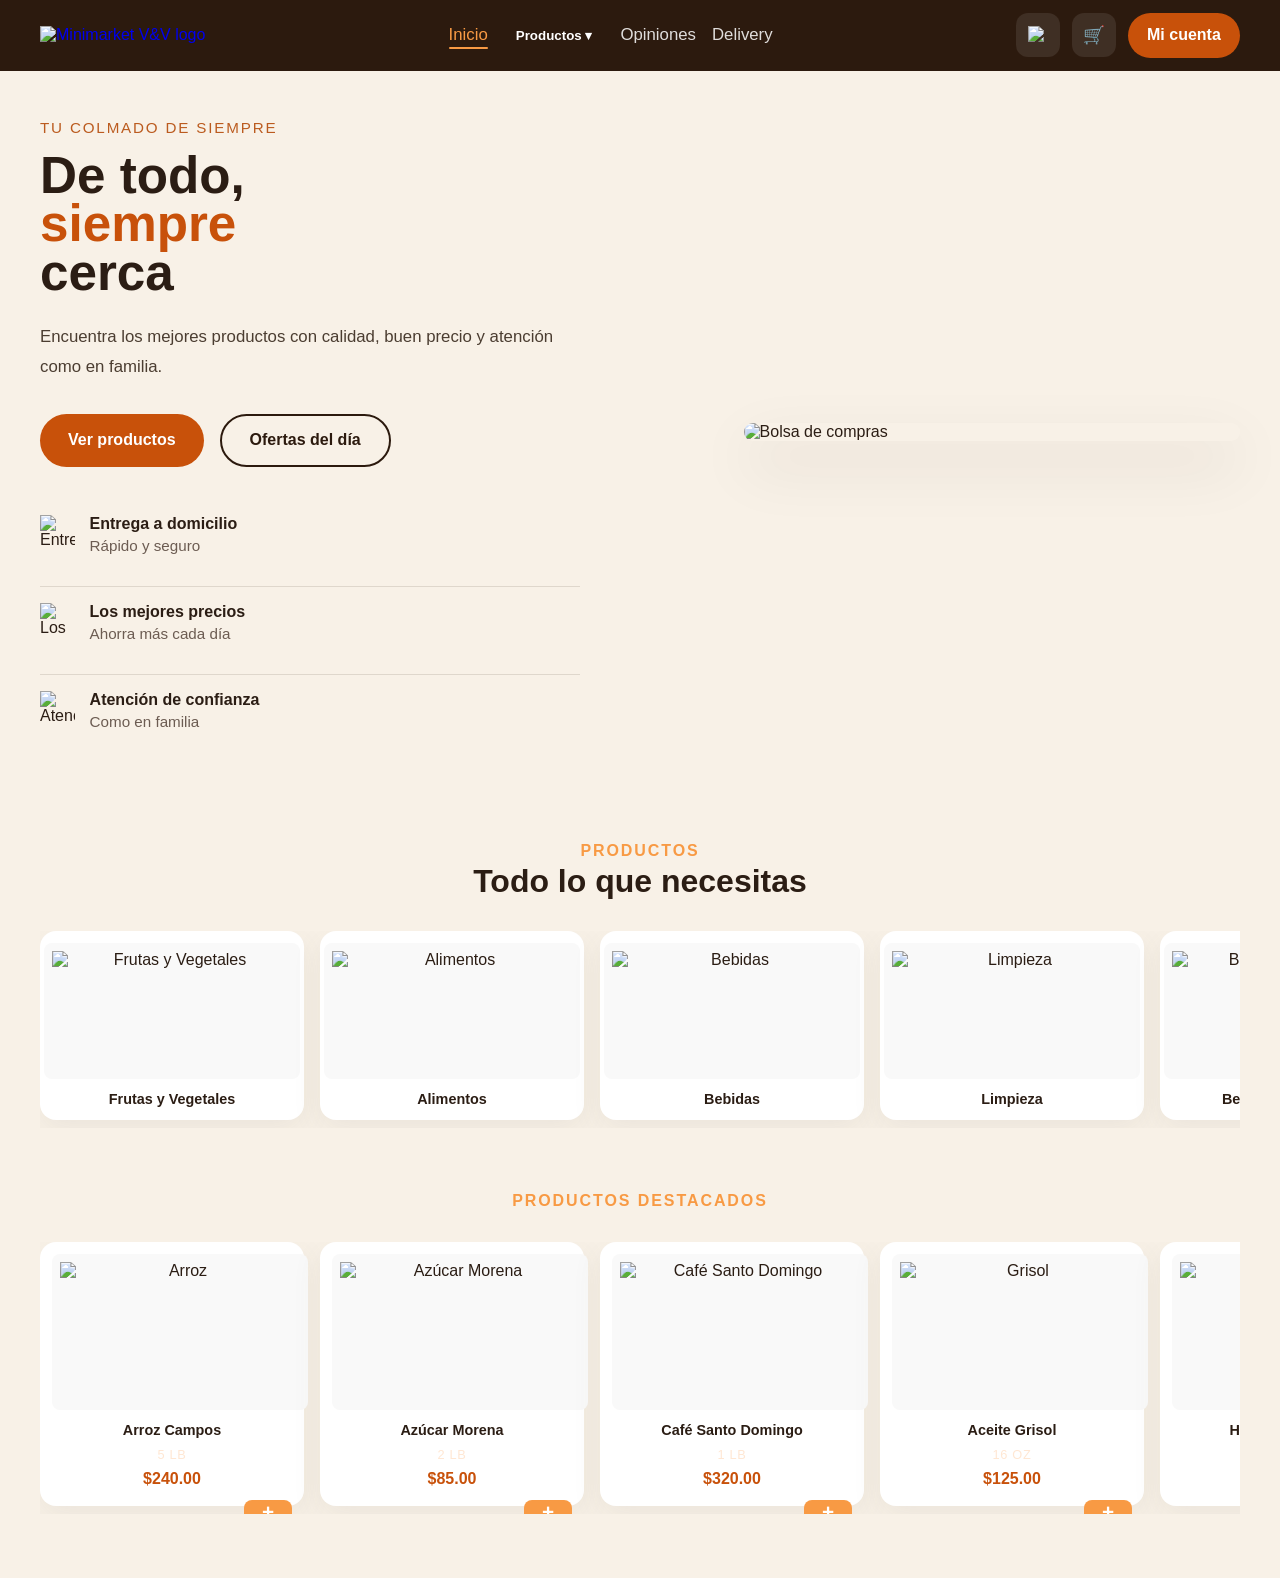
==== index.html @ b319536a "Add files via upload" ====
<!DOCTYPE html>
<html lang="en">
<head>
    <meta charset="UTF-8">
    <meta name="viewport" content="width=device-width, initial-scale=1.0">
    <title>Minimarcket V&V</title>
    <link rel="stylesheet" href="style.css">
    <script src="cart.js" defer></script>
</head>
<body>
    <header class="banner">
        <div class="header-content">
            <a href="#" class="brand">
                <img src="imagenes/logo.png" alt="Minimarket V&V logo">
            </a>
            <nav class="nav-links">
                <a href="#" class="active">Inicio</a>
                <div class="dropdown">
                    <button class="dropdown-toggle" aria-haspopup="true" aria-expanded="false">Productos ▾</button>
                    <div class="dropdown-menu">
                        <a href="productos_de_limpieza.html">Limpieza</a>
                        <a href="snack.html">Snacks</a>
                        <a href="frutas.html">Frutas</a>
                        <a href="bebidas.html">Bebidas</a>
                        <a href="alimentos.html">Alimentos</a>
                        <a href="bebidas_alcoholicas.html">Bebidas Alcohólicas</a>
                    </div>
                </div>
                <a href="opiniones.html">Opiniones</a>
                <a href="Delivery.html">Delivery</a>
            </nav>
            <div class="header-actions">
                <button class="icon-btn" aria-label="Buscar">
                    <img src="iconos/lupa.png" alt="Buscar">
                </button>
                <button class="icon-btn cart" aria-label="Carrito">
                    🛒
                    <span class="cart-count">2</span>
                </button>
                <a href="login.html" class="btn account">Mi cuenta</a>
            </div>
        </div>
    </header>
    <main class="hero">
        <div class="hero-inner">
            <div class="hero-copy">
                <p class="eyebrow">Tu colmado de siempre</p>
                <h1>De todo, <span>siempre</span> cerca</h1>
                <p class="hero-description">Encuentra los mejores productos con calidad, buen precio y atención como en familia.</p>
                <div class="hero-actions">
                    <a href="#" class="btn primary">Ver productos</a>
                    <a href="#" class="btn secondary">Ofertas del día</a>
                </div>
                <div class="hero-features">
                    <div class="feature">
                        <img src="iconos/ubicacion.png" alt="Entrega a domicilio">
                        <div>
                            <strong>Entrega a domicilio</strong>
                            <span>Rápido y seguro</span>
                        </div>
                    </div>
                    <div class="feature">
                        <img src="iconos/carrito lleno.png" alt="Los mejores precios">
                        <div>
                            <strong>Los mejores precios</strong>
                            <span>Ahorra más cada día</span>
                        </div>
                    </div>
                    <div class="feature">
                        <img src="iconos/user.png" alt="Atención de confianza">
                        <div>
                            <strong>Atención de confianza</strong>
                            <span>Como en familia</span>
                        </div>
                    </div>
                </div>
            </div>
            <div class="hero-image">
                <img src="imagenes/bolsa de compras.jpeg" alt="Bolsa de compras">
            </div>
        </div>
    </main>
    <section class="bottom-section"><!-- botones 1 -->
        <p class="hero-subtitle">Productos</p>
        <p class="hero-bigtext">Todo lo que necesitas</p>
        <div class="cards-grid">
            <a href="frutas.html" class="category-card">
                <img src="imagenes/canasta.png" alt="Frutas y Vegetales" class="category-image">
                <h3 class="category-name">Frutas y Vegetales</h3>
            </a>
            <a href="alimentos.html" class="category-card">
                <img src="imagenes/arroz.jpg" alt="Alimentos" class="category-image">
                <h3 class="category-name">Alimentos</h3>
            </a>
            <a href="bebidas.html" class="category-card">
                <img src="imagenes/bebidas.jpg" alt="Bebidas" class="category-image">
                <h3 class="category-name">Bebidas</h3>
            </a>
            <a href="productos_de_limpieza.html" class="category-card">
                <img src="imagenes/detergente.png" alt="Limpieza" class="category-image">
                <h3 class="category-name">Limpieza</h3>
            </a>
            <a href="bebidas_alcoholicas.html" class="category-card">
                <img src="imagenes/bebidas alcoholicas.jpg" alt="Bebidas Alcohólicas" class="category-image">
                <h3 class="category-name">Bebidas Alcohólicas</h3>
            </a>
            <a href="snack.html" class="category-card">
                <img src="imagenes/snacks.jpg" alt="Snacks" class="category-image">
                <h3 class="category-name">Snacks</h3>
            </a>
        </div>
    </section>
<section class="bottom-section"><!-- botones 2 -->
        <p class="hero-subtitle">Productos destacados</p>
        <div class="cards-grid">
            <div class="card product-card">
                <img src="imagenes/arroz.jpg" alt="Arroz" class="product-image">
                <h3 class="product-name">Arroz Campos</h3>
                <p class="product-quantity">5 lb</p>
                <p class="product-price">$240.00</p>
                <button class="add-to-cart">+</button>
            </div>
            <div class="card product-card">
                <img src="imagenes/azucar morena.jpg" alt="Azúcar Morena" class="product-image">
                <h3 class="product-name">Azúcar Morena</h3>
                <p class="product-quantity">2 lb</p>
                <p class="product-price">$85.00</p>
                <button class="add-to-cart">+</button>
            </div>
            <div class="card product-card">
                <img src="imagenes/cafe santo domingo.jpg" alt="Café Santo Domingo" class="product-image">
                <h3 class="product-name">Café Santo Domingo</h3>
                <p class="product-quantity"> 1 lb</p>
                <p class="product-price">$320.00</p>
                <button class="add-to-cart">+</button>
            </div>
            <div class="card product-card">
                <img src="imagenes/grisol.jpg" alt="Grisol" class="product-image">
                <h3 class="product-name">Aceite Grisol</h3>
                <p class="product-quantity">16 oz</p>
                <p class="product-price">$125.00</p>
                <button class="add-to-cart">+</button>
            </div>
            <div class="card product-card">
                <img src="imagenes/habichuelas goya.jpg" alt="Habichuelas Goya" class="product-image">
                <h3 class="product-name">Habichuelas Goya</h3>
                <p class="product-quantity">15 oz</p>
                <p class="product-price">$55.00</p>
                <button class="add-to-cart">+</button>
            </div>
            <div class="card product-card">
                <img src="imagenes/rica.jpg" alt="Rica" class="product-image">
                <h3 class="product-name">Rica</h3>
                <p class="product-quantity">1 L</p>
                <p class="product-price">$95.00</p>
                <button class="add-to-cart">+</button>
            </div>
        </div>
    </section>
    <!-- Modal del carrito -->
    <div id="cart-modal" class="modal">
        <div class="modal-content">
            <span id="close-cart-modal" class="close">&times;</span>
            <h2>Carrito de Compras</h2>
            <div id="cart-items"></div>
            <div id="total-price"></div>
        </div>
    </div>
</body>
</html>
---- style.css ----
body {
    margin: 0;
    padding: 0;
    font-family: -apple-system, BlinkMacSystemFont, "Segoe UI", sans-serif;
    background: #f8f1e7;
    color: #2b1d14;
}

.banner {
    background-color: #2C1A0E;
    width: 100%;
    display: flex;
    align-items: center;
    padding: 0.8rem 0;
}

.header-content {
    width: min(100%, 1200px);
    margin: 0 auto;
    padding: 0 1rem;
    display: flex;
    align-items: center;
    justify-content: space-between;
    gap: 1rem;
    flex-wrap: wrap;
}

.brand {
    display: inline-flex;
    align-items: center;
    text-decoration: none;
    margin-left: 0;
}

.brand img {
    width: auto;
    max-width: 220px;
    height: auto;
    object-fit: contain;
    border-radius: 0;
    background: transparent;
}

.hero {
    width: min(100%, 1200px);
    margin: 0 auto;
    padding: 3rem 1.5rem 4rem;
}

.hero-inner {
    display: grid;
    grid-template-columns: 1.15fr 0.85fr;
    gap: 2rem;
    align-items: center;
}

.hero-copy {
    max-width: 540px;
}

.eyebrow {
    margin: 0 0 1rem;
    color: #bb5b1f;
    font-size: 0.95rem;
    text-transform: uppercase;
    letter-spacing: 0.12em;
}

.hero-subtitle {
    margin: 1rem auto 0.25rem;
    font-size: 1rem;
    font-weight: 600;
    color: #F89A44;
    text-transform: uppercase;
    letter-spacing: 0.12em;
    text-align: center;
    width: fit-content;
}

.hero-bigtext {
    margin: 0 auto 1rem;
    font-size: 2rem;
    font-weight: 700;
    color: #2b1d14;
    line-height: 1.1;
    text-align: center;
    max-width: 100%;
}

.bottom-section {
    width: min(100%, 1200px);
    margin: 2rem auto 4rem;
    padding: 0 1.5rem;
    text-align: center;
}

.cards-grid {
    display: flex;
    gap: 1rem;
    margin-top: 2.0rem;
    overflow-x: auto;
    padding-bottom: 0.5rem;
    scroll-snap-type: x mandatory;
    -webkit-overflow-scrolling: touch;
}

.cards-grid::-webkit-scrollbar {
    height: 0.75rem;
}

.cards-grid::-webkit-scrollbar-thumb {
    background: rgba(44, 26, 14, 0.25);
    border-radius: 999px;
}

.products-grid {
    display: grid;
    grid-template-columns: repeat(4, 1fr);
    gap: 1rem;
    margin-top: 2.0rem;
}



.card {
    flex: 0 0 240px;
    aspect-ratio: 1 / 1;
    min-height: 240px;
    border-radius: 1rem;
    background: #ffe7d3;
    box-shadow: 0 10px 30px rgba(94, 83, 76, 0.08);
    scroll-snap-align: start;
}

.products-grid .card {
    flex: none;
    width: 100%;
    scroll-snap-align: none;
}

.product-card {
    aspect-ratio: 1 / 1;
    display: flex;
    flex-direction: column;
    padding: 0.75rem;
    background: #ffffff;
    justify-content: space-between;
}

.product-image {
    width: 100%;
    min-height: 140px;
    height: auto;
    aspect-ratio: 4 / 3;
    object-fit: contain;
    border-radius: 0.5rem;
    margin-bottom: 0.75rem;
    background: #f9f9f9;
    padding: 0.5rem;
}

.product-name {
    margin: 0 0 0.5rem;
    font-size: 0.9rem;
    font-weight: 600;
    color: #2b1d14;
    line-height: 1.2;
}

.product-quantity {
    margin: 0 0 0.5rem;
    font-size: 0.8rem;
    color: #ffe7d3;
    text-transform: uppercase;
    letter-spacing: 0.05em;
}

.product-price {
    margin: 0 0 0.75rem;
    font-size: 1rem;
    font-weight: 700;
    color: #C8510A;
}

.add-to-cart {
    min-width: 2.2rem;
    width: 100%;
    max-width: 3rem;
    height: 2.2rem;
    border: none;
    border-radius: 0.5rem;
    background: #F89A44;
    color: #fff;
    font-size: 1.3rem;
    font-weight: 600;
    cursor: pointer;
    display: flex;
    align-items: center;
    justify-content: center;
    padding: 0;
    transition: background 0.2s ease;
    align-self: flex-end;
}

.add-to-cart:hover {
    background: #E68A34;
}

.category-card {
    flex: 0 0 240px;
    aspect-ratio: auto;
    display: flex;
    flex-direction: column;
    padding: 0.75rem;
    background: #fff;
    justify-content: center;
    align-items: center;
    text-align: center;
    cursor: pointer;
    transition: transform 0.2s ease, box-shadow 0.2s ease;
    text-decoration: none;
    color: inherit;
    border-radius: 1rem;
    box-shadow: 0 10px 30px rgba(94, 83, 76, 0.08);
}

.category-card:hover {
    transform: translateY(-2px);
    box-shadow: 0 15px 40px rgba(94, 83, 76, 0.15);
}

.category-image {
    width: 100%;
    height: 120px;
    object-fit: contain;
    border-radius: 0.5rem;
    margin-bottom: 0.75rem;
    background: #f9f9f9;
    padding: 0.5rem;
}

.category-name {
    margin: 0;
    font-size: 0.9rem;
    font-weight: 600;
    color: #2b1d14;
    line-height: 1.2;
}

.hero-copy h1 {
    margin: 0;
    font-size: clamp(3rem, 4vw, 4.5rem);
    line-height: 0.95;
    font-weight: 700;
}

.hero-copy h1 span {
    display: block;
    color: #C8510A;
}

.hero-description {
    margin: 1.5rem 0 2rem;
    font-size: 1.05rem;
    line-height: 1.8;
    max-width: 42rem;
    color: #4b3d31;
}

.hero-actions {
    display: flex;
    flex-wrap: wrap;
    gap: 1rem;
    margin-bottom: 2rem;
}

.btn {
    display: inline-flex;
    align-items: center;
    justify-content: center;
    padding: 0.95rem 1.75rem;
    border-radius: 999px;
    font-weight: 600;
    text-decoration: none;
    transition: background 0.2s ease, color 0.2s ease, transform 0.2s ease;
}

.btn:hover {
    transform: translateY(-1px);
}

.btn.primary {
    background: #C8510A;
    color: #fff;
}

.btn.secondary {
    border: 2px solid #2C1A0E;
    color: #2C1A0E;
    background: transparent;
}

.hero-features {
    display: grid;
    gap: 1rem;
}

.feature {
    display: flex;
    align-items: flex-start;
    gap: 0.9rem;
    padding: 1rem 0;
    border-top: 1px solid rgba(44, 26, 14, 0.12);
}

.feature:first-child {
    border-top: none;
}

.feature img {
    width: 2.2rem;
    height: 2.2rem;
    display: block;
}

.feature strong {
    display: block;
    font-size: 1rem;
    margin-bottom: 0.25rem;
}

.feature span {
    display: block;
    color: #6c5c52;
    font-size: 0.95rem;
}

.hero-image {
    display: flex;
    justify-content: flex-end;
}

.hero-image img {
    width: 100%;
    max-width: 520px;
    border-radius: 1.5rem;
    display: block;
    box-shadow: 0 24px 60px rgba(44, 26, 14, 0.12);
}

.auth-card {
    width: min(100%, 500px);
    margin: 3rem auto;
    padding: 2rem;
    background: #ffffff;
    border-radius: 1.5rem;
    box-shadow: 0 24px 50px rgba(44, 26, 14, 0.08);
    text-align: left;
}

.auth-card h1 {
    margin: 0 0 1.5rem;
    font-size: 2rem;
    color: #2b1d14;
}

.auth-form {
    display: grid;
    gap: 1rem;
}

.auth-form label {
    font-weight: 600;
    color: #4b3d31;
}

.auth-form input {
    width: 100%;
    padding: 0.95rem 1rem;
    border: 1px solid #ddd;
    border-radius: 1rem;
    background: #fbf6f1;
    color: #2b1d14;
    font-size: 1rem;
}

.auth-form .btn {
    width: 100%;
}

.auth-link {
    margin-top: 1rem;
    color: #6c5c52;
    font-size: 0.95rem;
}

.auth-link a {
    color: #C8510A;
    text-decoration: none;
}

/* Dropdown de Productos en la cabecera */
.nav-links { display:flex; gap:0.75rem; align-items:center; }
.nav-links > a,
.nav-links .dropdown-toggle {
    color: #fff;
    text-decoration: none;
}
.nav-links .dropdown { position:relative; }
.dropdown-toggle {
    background: transparent;
    border: none;
    font-weight: 600;
    padding: 0.5rem 0.75rem;
    cursor: pointer;
    border-radius: 999px;
}
.dropdown-toggle:hover,
.nav-links > a:hover {
    color: #F89A44;
}
.dropdown-toggle:focus {
    outline: none;
}
.dropdown-menu {
    display: none;
    position: absolute;
    top: 110%;
    left: 0;
    background: #2C1A0E;
    min-width: 220px;
    border-radius: 10px;
    box-shadow: 0 8px 20px rgba(0,0,0,0.18);
    padding: 0.5rem 0;
    z-index: 40;
}
.dropdown.open .dropdown-menu {
    display: block;
}
.dropdown-menu a {
    display: block;
    padding: 0.75rem 1rem;
    color: #fff;
    text-decoration: none;
}
.dropdown-menu a:hover {
    background: #C8510A;
    color: #fff;
}
.dropdown-menu a:hover { background: #f5f1ee; }
.dropdown:hover .dropdown-menu,
.dropdown.open .dropdown-menu { display: block; }

.nav-links {
    display: flex;
    align-items: center;
    gap: 1rem;
    flex-wrap: wrap;
}

.nav-links a {
    color: rgba(255, 255, 255, 0.85);
    text-decoration: none;
    font-size: 1.05rem;
    transition: color 0.2s ease;
    position: relative;
}

.nav-links a:hover,
.nav-links a.active {
    color: #F89A44;
}

.nav-links a.active::after {
    content: "";
    position: absolute;
    left: 0;
    right: 0;
    bottom: -0.25rem;
    height: 0.18rem;
    border-radius: 999px;
    background: #F89A44;
}

.header-actions {
    display: flex;
    align-items: center;
    gap: 0.75rem;
}

.icon-btn {
    width: 2.75rem;
    height: 2.75rem;
    border: none;
    outline: none;
    box-shadow: none;
    border-radius: 0.75rem;
    background: rgba(255, 255, 255, 0.09);
    color: #fff;
    font-size: 1.1rem;
    cursor: pointer;
    position: relative;
    display: inline-flex;
    align-items: center;
    justify-content: center;
    padding: 0;
}

.icon-btn:focus {
    outline: none;
    box-shadow: none;
}

.icon-btn img {
    width: 1.2rem;
    height: 1.2rem;
    display: block;
}

.icon-btn:hover {
    background: rgba(255, 255, 255, 0.16);
}

.cart {
    display: grid;
    place-items: center;
    position: relative;
}

.cart-count {
    position: absolute;
    top: -8px;
    right: -8px;
    background: #F89A44;
    color: #fff;
    border-radius: 50%;
    width: 20px;
    height: 20px;
    display: flex;
    align-items: center;
    justify-content: center;
    font-size: 0.75rem;
    font-weight: bold;
}

.btn.account {
    border: none;
    border-radius: 999px;
    padding: 0.85rem 1.2rem;
    background: #C8510A;
    color: #fff;
    font-weight: 600;
    cursor: pointer;
}

@media (max-width: 900px) {
    .header-content {
        flex-wrap: wrap;
        justify-content: center;
    }

    .nav-links {
        flex-wrap: wrap;
        justify-content: center;
        gap: 1rem;
    }

    .hero-inner {
        grid-template-columns: 1fr;
        text-align: center;
    }

    .hero-copy {
        margin: 0 auto;
    }

    .hero-actions {
        justify-content: center;
    }

    .hero-image {
        justify-content: center;
    }

    .hero-image img {
        max-width: 420px;
    }

    .cards-grid {
        gap: 1rem;
    }

    .products-grid {
        grid-template-columns: repeat(3, 1fr);
    }
}

@media (max-width: 650px) {
    .header-content {
        flex-direction: column;
        align-items: stretch;
        padding: 0 1rem;
    }

    .nav-links {
        justify-content: space-between;
        width: 100%;
    }

    .header-actions {
        justify-content: flex-end;
        width: 100%;
    }

    .hero {
        padding: 2rem 1rem 3rem;
    }

    .hero-copy h1 {
        font-size: 2.7rem;
    }

    .hero-actions {
        flex-direction: column;
        align-items: stretch;
    }

    .btn {
        width: 100%;
    }

    .hero-image img {
        max-width: 100%;
    }

    .cards-grid {
        gap: 1rem;
    }

    .products-grid {
        grid-template-columns: repeat(2, 1fr);
    }
}

@media (max-width: 520px) {
    .nav-links {
        justify-content: center;
        gap: 0.75rem;
    }

    .header-actions {
        justify-content: center;
    }

    .products-grid {
        grid-template-columns: 1fr;
    }

    .add-to-cart {
        max-width: 100%;
    }
}

/* Estilos del modal del carrito */
.modal {
    display: none;
    position: fixed;
    z-index: 1000;
    left: 0;
    top: 0;
    width: 100%;
    height: 100%;
    background-color: rgba(0, 0, 0, 0.5);
    align-items: center;
    justify-content: center;
}

.modal[style*="display: block"] {
    display: flex !important;
}

.modal-content {
    background-color: #fff;
    padding: 30px;
    border: none;
    width: 90%;
    max-width: 500px;
    border-radius: 25px;
    position: relative;
    max-height: 80vh;
    overflow-y: auto;
    box-shadow: 0 20px 60px rgba(0, 0, 0, 0.2);
}

.close {
    color: #999;
    float: right;
    font-size: 28px;
    font-weight: bold;
    cursor: pointer;
    transition: color 0.2s ease;
}

.close:hover,
.close:focus {
    color: #C8510A;
    text-decoration: none;
}

.cart-item {
    display: flex;
    align-items: center;
    margin-bottom: 15px;
    padding: 15px;
    border-bottom: 1px solid #f0f0f0;
    background: #f9f9f9;
    border-radius: 12px;
}

.cart-item-image {
    width: 70px;
    height: 70px;
    object-fit: contain;
    margin-right: 15px;
    border-radius: 8px;
    background: #fff;
    padding: 5px;
}

.cart-item-details h4 {
    margin: 0 0 8px 0;
    font-size: 1.1rem;
    color: #2b1d14;
}

.cart-item-details p {
    margin: 4px 0;
    font-size: 0.9rem;
    color: #666;
}

.quantity-controls {
    display: flex;
    align-items: center;
    gap: 12px;
    margin-top: 10px;
}

.qty-btn {
    width: 32px;
    height: 32px;
    border: none;
    border-radius: 8px;
    background: #F89A44;
    color: #fff;
    font-size: 1.2rem;
    font-weight: bold;
    cursor: pointer;
    display: flex;
    align-items: center;
    justify-content: center;
    transition: all 0.2s ease;
}

.qty-btn:hover {
    background: #E68A34;
    transform: scale(1.05);
}

.quantity {
    font-size: 1rem;
    font-weight: bold;
    min-width: 35px;
    text-align: center;
}

.remove-btn {
    border: none;
    border-radius: 8px;
    background: #f0f0f0;
    color: #C8510A;
    padding: 8px 12px;
    font-size: 0.85rem;
    cursor: pointer;
    margin-left: auto;
    transition: all 0.2s ease;
    font-weight: 600;
}

.remove-btn:hover {
    background: #e0e0e0;
    color: #A43D08;
}

#total-price {
    font-size: 1.4rem;
    font-weight: 700;
    text-align: center;
    margin-top: 25px;
    padding: 20px 0;
    border-top: 2px solid #f0f0f0;
    color: #F89A44;
}

.order-btn {
    width: 100%;
    margin-top: 25px;
    padding: 16px 30px;
    border: none;
    border-radius: 15px;
    background: #F89A44;
    color: #fff;
    font-size: 1.1rem;
    font-weight: 700;
    cursor: pointer;
    transition: all 0.3s ease;
    box-shadow: 0 8px 20px rgba(248, 154, 68, 0.3);
}

.order-btn:hover {
    background: #E68A34;
    box-shadow: 0 12px 28px rgba(248, 154, 68, 0.4);
    transform: translateY(-2px);
}

.order-btn:active {
    transform: translateY(0);
}
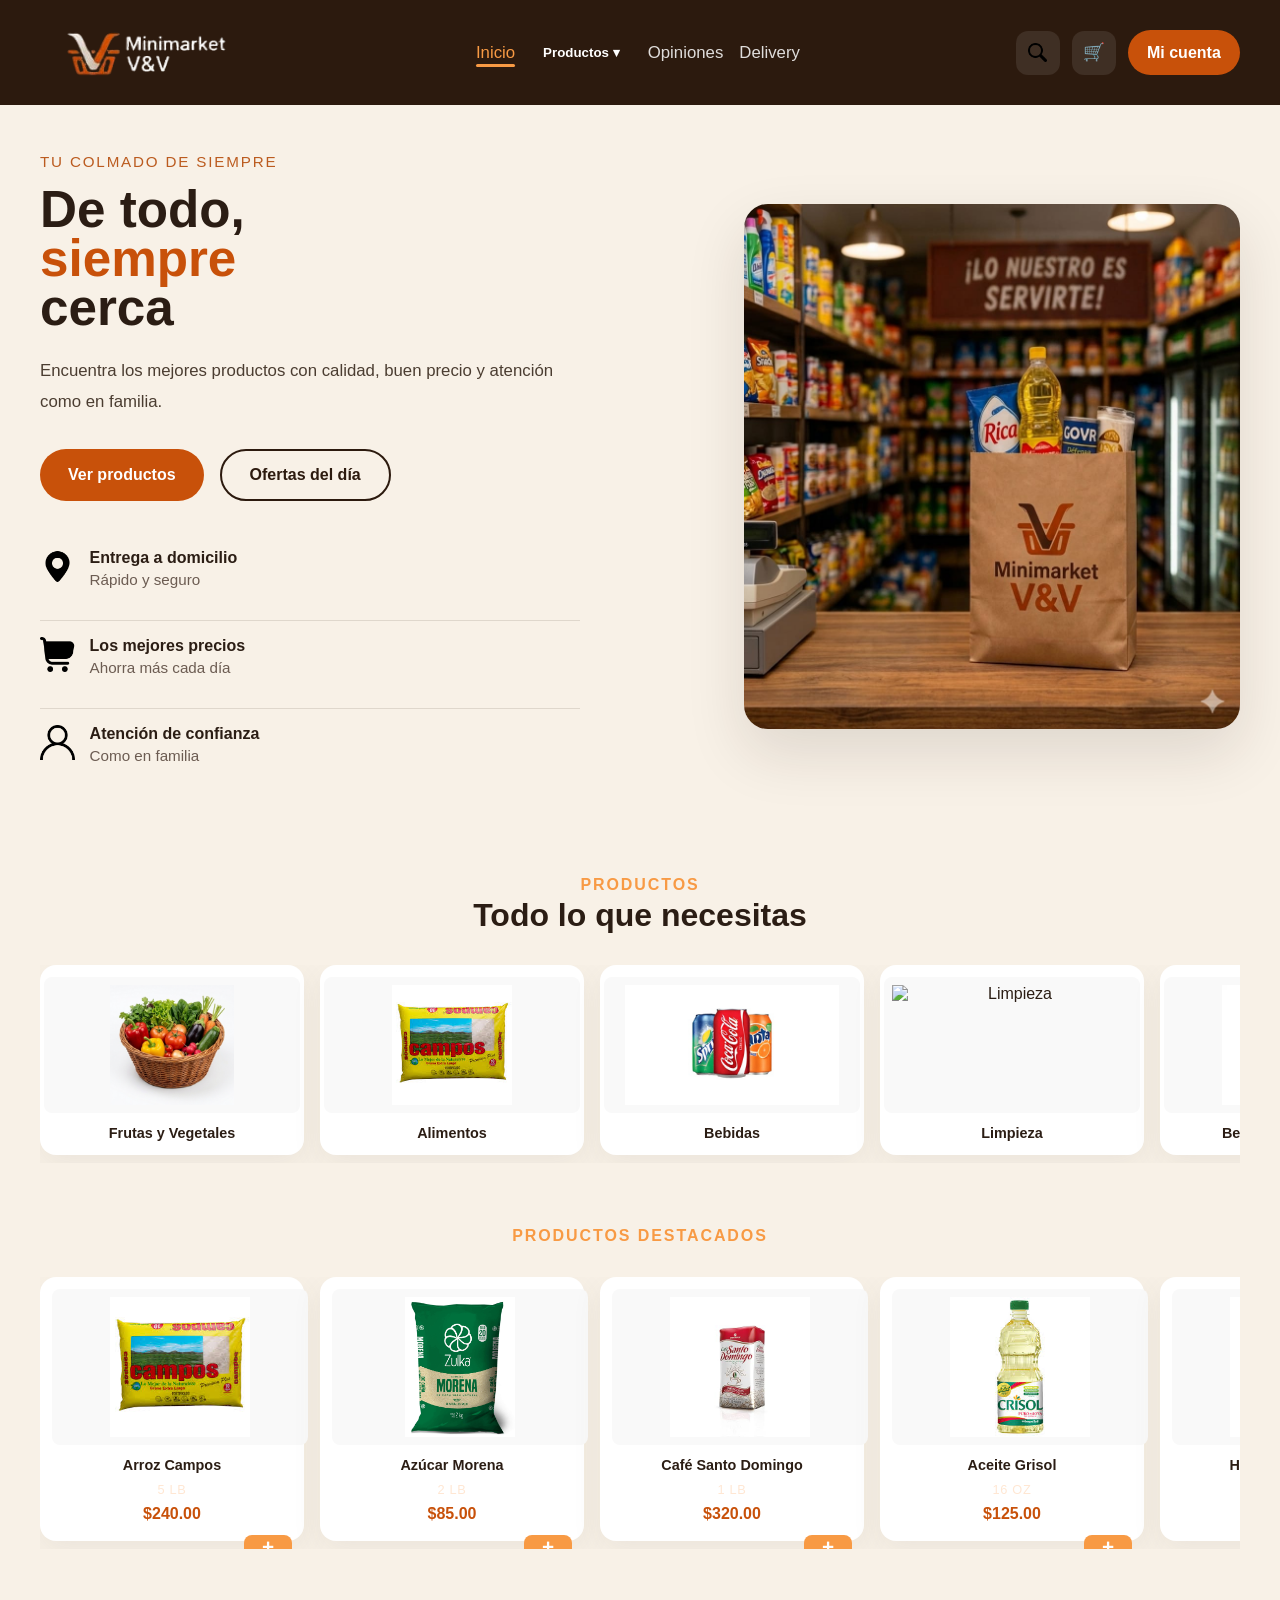
==== commit 1878051e: "Initial commit" ====
--- a/index.html
+++ b/index.html
@@ -1,170 +1,170 @@
-<!DOCTYPE html>
-<html lang="en">
-<head>
-    <meta charset="UTF-8">
-    <meta name="viewport" content="width=device-width, initial-scale=1.0">
-    <title>Minimarcket V&V</title>
-    <link rel="stylesheet" href="style.css">
-    <script src="cart.js" defer></script>
-</head>
-<body>
-    <header class="banner">
-        <div class="header-content">
-            <a href="#" class="brand">
-                <img src="imagenes/logo.png" alt="Minimarket V&V logo">
-            </a>
-            <nav class="nav-links">
-                <a href="#" class="active">Inicio</a>
-                <div class="dropdown">
-                    <button class="dropdown-toggle" aria-haspopup="true" aria-expanded="false">Productos ▾</button>
-                    <div class="dropdown-menu">
-                        <a href="productos_de_limpieza.html">Limpieza</a>
-                        <a href="snack.html">Snacks</a>
-                        <a href="frutas.html">Frutas</a>
-                        <a href="bebidas.html">Bebidas</a>
-                        <a href="alimentos.html">Alimentos</a>
-                        <a href="bebidas_alcoholicas.html">Bebidas Alcohólicas</a>
-                    </div>
-                </div>
-                <a href="opiniones.html">Opiniones</a>
-                <a href="Delivery.html">Delivery</a>
-            </nav>
-            <div class="header-actions">
-                <button class="icon-btn" aria-label="Buscar">
-                    <img src="iconos/lupa.png" alt="Buscar">
-                </button>
-                <button class="icon-btn cart" aria-label="Carrito">
-                    🛒
-                    <span class="cart-count">2</span>
-                </button>
-                <a href="login.html" class="btn account">Mi cuenta</a>
-            </div>
-        </div>
-    </header>
-    <main class="hero">
-        <div class="hero-inner">
-            <div class="hero-copy">
-                <p class="eyebrow">Tu colmado de siempre</p>
-                <h1>De todo, <span>siempre</span> cerca</h1>
-                <p class="hero-description">Encuentra los mejores productos con calidad, buen precio y atención como en familia.</p>
-                <div class="hero-actions">
-                    <a href="#" class="btn primary">Ver productos</a>
-                    <a href="#" class="btn secondary">Ofertas del día</a>
-                </div>
-                <div class="hero-features">
-                    <div class="feature">
-                        <img src="iconos/ubicacion.png" alt="Entrega a domicilio">
-                        <div>
-                            <strong>Entrega a domicilio</strong>
-                            <span>Rápido y seguro</span>
-                        </div>
-                    </div>
-                    <div class="feature">
-                        <img src="iconos/carrito lleno.png" alt="Los mejores precios">
-                        <div>
-                            <strong>Los mejores precios</strong>
-                            <span>Ahorra más cada día</span>
-                        </div>
-                    </div>
-                    <div class="feature">
-                        <img src="iconos/user.png" alt="Atención de confianza">
-                        <div>
-                            <strong>Atención de confianza</strong>
-                            <span>Como en familia</span>
-                        </div>
-                    </div>
-                </div>
-            </div>
-            <div class="hero-image">
-                <img src="imagenes/bolsa de compras.jpeg" alt="Bolsa de compras">
-            </div>
-        </div>
-    </main>
-    <section class="bottom-section"><!-- botones 1 -->
-        <p class="hero-subtitle">Productos</p>
-        <p class="hero-bigtext">Todo lo que necesitas</p>
-        <div class="cards-grid">
-            <a href="frutas.html" class="category-card">
-                <img src="imagenes/canasta.png" alt="Frutas y Vegetales" class="category-image">
-                <h3 class="category-name">Frutas y Vegetales</h3>
-            </a>
-            <a href="alimentos.html" class="category-card">
-                <img src="imagenes/arroz.jpg" alt="Alimentos" class="category-image">
-                <h3 class="category-name">Alimentos</h3>
-            </a>
-            <a href="bebidas.html" class="category-card">
-                <img src="imagenes/bebidas.jpg" alt="Bebidas" class="category-image">
-                <h3 class="category-name">Bebidas</h3>
-            </a>
-            <a href="productos_de_limpieza.html" class="category-card">
-                <img src="imagenes/detergente.png" alt="Limpieza" class="category-image">
-                <h3 class="category-name">Limpieza</h3>
-            </a>
-            <a href="bebidas_alcoholicas.html" class="category-card">
-                <img src="imagenes/bebidas alcoholicas.jpg" alt="Bebidas Alcohólicas" class="category-image">
-                <h3 class="category-name">Bebidas Alcohólicas</h3>
-            </a>
-            <a href="snack.html" class="category-card">
-                <img src="imagenes/snacks.jpg" alt="Snacks" class="category-image">
-                <h3 class="category-name">Snacks</h3>
-            </a>
-        </div>
-    </section>
-<section class="bottom-section"><!-- botones 2 -->
-        <p class="hero-subtitle">Productos destacados</p>
-        <div class="cards-grid">
-            <div class="card product-card">
-                <img src="imagenes/arroz.jpg" alt="Arroz" class="product-image">
-                <h3 class="product-name">Arroz Campos</h3>
-                <p class="product-quantity">5 lb</p>
-                <p class="product-price">$240.00</p>
-                <button class="add-to-cart">+</button>
-            </div>
-            <div class="card product-card">
-                <img src="imagenes/azucar morena.jpg" alt="Azúcar Morena" class="product-image">
-                <h3 class="product-name">Azúcar Morena</h3>
-                <p class="product-quantity">2 lb</p>
-                <p class="product-price">$85.00</p>
-                <button class="add-to-cart">+</button>
-            </div>
-            <div class="card product-card">
-                <img src="imagenes/cafe santo domingo.jpg" alt="Café Santo Domingo" class="product-image">
-                <h3 class="product-name">Café Santo Domingo</h3>
-                <p class="product-quantity"> 1 lb</p>
-                <p class="product-price">$320.00</p>
-                <button class="add-to-cart">+</button>
-            </div>
-            <div class="card product-card">
-                <img src="imagenes/grisol.jpg" alt="Grisol" class="product-image">
-                <h3 class="product-name">Aceite Grisol</h3>
-                <p class="product-quantity">16 oz</p>
-                <p class="product-price">$125.00</p>
-                <button class="add-to-cart">+</button>
-            </div>
-            <div class="card product-card">
-                <img src="imagenes/habichuelas goya.jpg" alt="Habichuelas Goya" class="product-image">
-                <h3 class="product-name">Habichuelas Goya</h3>
-                <p class="product-quantity">15 oz</p>
-                <p class="product-price">$55.00</p>
-                <button class="add-to-cart">+</button>
-            </div>
-            <div class="card product-card">
-                <img src="imagenes/rica.jpg" alt="Rica" class="product-image">
-                <h3 class="product-name">Rica</h3>
-                <p class="product-quantity">1 L</p>
-                <p class="product-price">$95.00</p>
-                <button class="add-to-cart">+</button>
-            </div>
-        </div>
-    </section>
-    <!-- Modal del carrito -->
-    <div id="cart-modal" class="modal">
-        <div class="modal-content">
-            <span id="close-cart-modal" class="close">&times;</span>
-            <h2>Carrito de Compras</h2>
-            <div id="cart-items"></div>
-            <div id="total-price"></div>
-        </div>
-    </div>
-</body>
+<!DOCTYPE html>
+<html lang="en">
+<head>
+    <meta charset="UTF-8">
+    <meta name="viewport" content="width=device-width, initial-scale=1.0">
+    <title>Minimarcket V&V</title>
+    <link rel="stylesheet" href="style.css">
+    <script src="cart.js" defer></script>
+</head>
+<body>
+    <header class="banner">
+        <div class="header-content">
+            <a href="#" class="brand">
+                <img src="imagenes/logo.png" alt="Minimarket V&V logo">
+            </a>
+            <nav class="nav-links">
+                <a href="#" class="active">Inicio</a>
+                <div class="dropdown">
+                    <button class="dropdown-toggle" aria-haspopup="true" aria-expanded="false">Productos ▾</button>
+                    <div class="dropdown-menu">
+                        <a href="productos_de_limpieza.html">Limpieza</a>
+                        <a href="snack.html">Snacks</a>
+                        <a href="frutas.html">Frutas</a>
+                        <a href="bebidas.html">Bebidas</a>
+                        <a href="alimentos.html">Alimentos</a>
+                        <a href="bebidas_alcoholicas.html">Bebidas Alcohólicas</a>
+                    </div>
+                </div>
+                <a href="opiniones.html">Opiniones</a>
+                <a href="Delivery.html">Delivery</a>
+            </nav>
+            <div class="header-actions">
+                <button class="icon-btn" aria-label="Buscar">
+                    <img src="iconos/lupa.png" alt="Buscar">
+                </button>
+                <button class="icon-btn cart" aria-label="Carrito">
+                    🛒
+                    <span class="cart-count">2</span>
+                </button>
+                <a href="login.html" class="btn account">Mi cuenta</a>
+            </div>
+        </div>
+    </header>
+    <main class="hero">
+        <div class="hero-inner">
+            <div class="hero-copy">
+                <p class="eyebrow">Tu colmado de siempre</p>
+                <h1>De todo, <span>siempre</span> cerca</h1>
+                <p class="hero-description">Encuentra los mejores productos con calidad, buen precio y atención como en familia.</p>
+                <div class="hero-actions">
+                    <a href="#" class="btn primary">Ver productos</a>
+                    <a href="#" class="btn secondary">Ofertas del día</a>
+                </div>
+                <div class="hero-features">
+                    <div class="feature">
+                        <img src="iconos/ubicacion.png" alt="Entrega a domicilio">
+                        <div>
+                            <strong>Entrega a domicilio</strong>
+                            <span>Rápido y seguro</span>
+                        </div>
+                    </div>
+                    <div class="feature">
+                        <img src="iconos/carrito lleno.png" alt="Los mejores precios">
+                        <div>
+                            <strong>Los mejores precios</strong>
+                            <span>Ahorra más cada día</span>
+                        </div>
+                    </div>
+                    <div class="feature">
+                        <img src="iconos/user.png" alt="Atención de confianza">
+                        <div>
+                            <strong>Atención de confianza</strong>
+                            <span>Como en familia</span>
+                        </div>
+                    </div>
+                </div>
+            </div>
+            <div class="hero-image">
+                <img src="imagenes/bolsa de compras.jpeg" alt="Bolsa de compras">
+            </div>
+        </div>
+    </main>
+    <section class="bottom-section"><!-- botones 1 -->
+        <p class="hero-subtitle">Productos</p>
+        <p class="hero-bigtext">Todo lo que necesitas</p>
+        <div class="cards-grid">
+            <a href="frutas.html" class="category-card">
+                <img src="imagenes/canasta.png" alt="Frutas y Vegetales" class="category-image">
+                <h3 class="category-name">Frutas y Vegetales</h3>
+            </a>
+            <a href="alimentos.html" class="category-card">
+                <img src="imagenes/arroz.jpg" alt="Alimentos" class="category-image">
+                <h3 class="category-name">Alimentos</h3>
+            </a>
+            <a href="bebidas.html" class="category-card">
+                <img src="imagenes/bebidas.jpg" alt="Bebidas" class="category-image">
+                <h3 class="category-name">Bebidas</h3>
+            </a>
+            <a href="productos_de_limpieza.html" class="category-card">
+                <img src="imagenes/detergente.png" alt="Limpieza" class="category-image">
+                <h3 class="category-name">Limpieza</h3>
+            </a>
+            <a href="bebidas_alcoholicas.html" class="category-card">
+                <img src="imagenes/bebidas alcoholicas.jpg" alt="Bebidas Alcohólicas" class="category-image">
+                <h3 class="category-name">Bebidas Alcohólicas</h3>
+            </a>
+            <a href="snack.html" class="category-card">
+                <img src="imagenes/snacks.jpg" alt="Snacks" class="category-image">
+                <h3 class="category-name">Snacks</h3>
+            </a>
+        </div>
+    </section>
+<section class="bottom-section"><!-- botones 2 -->
+        <p class="hero-subtitle">Productos destacados</p>
+        <div class="cards-grid">
+            <div class="card product-card">
+                <img src="imagenes/arroz.jpg" alt="Arroz" class="product-image">
+                <h3 class="product-name">Arroz Campos</h3>
+                <p class="product-quantity">5 lb</p>
+                <p class="product-price">$240.00</p>
+                <button class="add-to-cart">+</button>
+            </div>
+            <div class="card product-card">
+                <img src="imagenes/azucar morena.jpg" alt="Azúcar Morena" class="product-image">
+                <h3 class="product-name">Azúcar Morena</h3>
+                <p class="product-quantity">2 lb</p>
+                <p class="product-price">$85.00</p>
+                <button class="add-to-cart">+</button>
+            </div>
+            <div class="card product-card">
+                <img src="imagenes/cafe santo domingo.jpg" alt="Café Santo Domingo" class="product-image">
+                <h3 class="product-name">Café Santo Domingo</h3>
+                <p class="product-quantity"> 1 lb</p>
+                <p class="product-price">$320.00</p>
+                <button class="add-to-cart">+</button>
+            </div>
+            <div class="card product-card">
+                <img src="imagenes/grisol.jpg" alt="Grisol" class="product-image">
+                <h3 class="product-name">Aceite Grisol</h3>
+                <p class="product-quantity">16 oz</p>
+                <p class="product-price">$125.00</p>
+                <button class="add-to-cart">+</button>
+            </div>
+            <div class="card product-card">
+                <img src="imagenes/habichuelas goya.jpg" alt="Habichuelas Goya" class="product-image">
+                <h3 class="product-name">Habichuelas Goya</h3>
+                <p class="product-quantity">15 oz</p>
+                <p class="product-price">$55.00</p>
+                <button class="add-to-cart">+</button>
+            </div>
+            <div class="card product-card">
+                <img src="imagenes/rica.jpg" alt="Rica" class="product-image">
+                <h3 class="product-name">Rica</h3>
+                <p class="product-quantity">1 L</p>
+                <p class="product-price">$95.00</p>
+                <button class="add-to-cart">+</button>
+            </div>
+        </div>
+    </section>
+    <!-- Modal del carrito -->
+    <div id="cart-modal" class="modal">
+        <div class="modal-content">
+            <span id="close-cart-modal" class="close">&times;</span>
+            <h2>Carrito de Compras</h2>
+            <div id="cart-items"></div>
+            <div id="total-price"></div>
+        </div>
+    </div>
+</body>
 </html>
--- a/style.css
+++ b/style.css
@@ -1,828 +1,828 @@
-body {
-    margin: 0;
-    padding: 0;
-    font-family: -apple-system, BlinkMacSystemFont, "Segoe UI", sans-serif;
-    background: #f8f1e7;
-    color: #2b1d14;
-}
-
-.banner {
-    background-color: #2C1A0E;
-    width: 100%;
-    display: flex;
-    align-items: center;
-    padding: 0.8rem 0;
-}
-
-.header-content {
-    width: min(100%, 1200px);
-    margin: 0 auto;
-    padding: 0 1rem;
-    display: flex;
-    align-items: center;
-    justify-content: space-between;
-    gap: 1rem;
-    flex-wrap: wrap;
-}
-
-.brand {
-    display: inline-flex;
-    align-items: center;
-    text-decoration: none;
-    margin-left: 0;
-}
-
-.brand img {
-    width: auto;
-    max-width: 220px;
-    height: auto;
-    object-fit: contain;
-    border-radius: 0;
-    background: transparent;
-}
-
-.hero {
-    width: min(100%, 1200px);
-    margin: 0 auto;
-    padding: 3rem 1.5rem 4rem;
-}
-
-.hero-inner {
-    display: grid;
-    grid-template-columns: 1.15fr 0.85fr;
-    gap: 2rem;
-    align-items: center;
-}
-
-.hero-copy {
-    max-width: 540px;
-}
-
-.eyebrow {
-    margin: 0 0 1rem;
-    color: #bb5b1f;
-    font-size: 0.95rem;
-    text-transform: uppercase;
-    letter-spacing: 0.12em;
-}
-
-.hero-subtitle {
-    margin: 1rem auto 0.25rem;
-    font-size: 1rem;
-    font-weight: 600;
-    color: #F89A44;
-    text-transform: uppercase;
-    letter-spacing: 0.12em;
-    text-align: center;
-    width: fit-content;
-}
-
-.hero-bigtext {
-    margin: 0 auto 1rem;
-    font-size: 2rem;
-    font-weight: 700;
-    color: #2b1d14;
-    line-height: 1.1;
-    text-align: center;
-    max-width: 100%;
-}
-
-.bottom-section {
-    width: min(100%, 1200px);
-    margin: 2rem auto 4rem;
-    padding: 0 1.5rem;
-    text-align: center;
-}
-
-.cards-grid {
-    display: flex;
-    gap: 1rem;
-    margin-top: 2.0rem;
-    overflow-x: auto;
-    padding-bottom: 0.5rem;
-    scroll-snap-type: x mandatory;
-    -webkit-overflow-scrolling: touch;
-}
-
-.cards-grid::-webkit-scrollbar {
-    height: 0.75rem;
-}
-
-.cards-grid::-webkit-scrollbar-thumb {
-    background: rgba(44, 26, 14, 0.25);
-    border-radius: 999px;
-}
-
-.products-grid {
-    display: grid;
-    grid-template-columns: repeat(4, 1fr);
-    gap: 1rem;
-    margin-top: 2.0rem;
-}
-
-
-
-.card {
-    flex: 0 0 240px;
-    aspect-ratio: 1 / 1;
-    min-height: 240px;
-    border-radius: 1rem;
-    background: #ffe7d3;
-    box-shadow: 0 10px 30px rgba(94, 83, 76, 0.08);
-    scroll-snap-align: start;
-}
-
-.products-grid .card {
-    flex: none;
-    width: 100%;
-    scroll-snap-align: none;
-}
-
-.product-card {
-    aspect-ratio: 1 / 1;
-    display: flex;
-    flex-direction: column;
-    padding: 0.75rem;
-    background: #ffffff;
-    justify-content: space-between;
-}
-
-.product-image {
-    width: 100%;
-    min-height: 140px;
-    height: auto;
-    aspect-ratio: 4 / 3;
-    object-fit: contain;
-    border-radius: 0.5rem;
-    margin-bottom: 0.75rem;
-    background: #f9f9f9;
-    padding: 0.5rem;
-}
-
-.product-name {
-    margin: 0 0 0.5rem;
-    font-size: 0.9rem;
-    font-weight: 600;
-    color: #2b1d14;
-    line-height: 1.2;
-}
-
-.product-quantity {
-    margin: 0 0 0.5rem;
-    font-size: 0.8rem;
-    color: #ffe7d3;
-    text-transform: uppercase;
-    letter-spacing: 0.05em;
-}
-
-.product-price {
-    margin: 0 0 0.75rem;
-    font-size: 1rem;
-    font-weight: 700;
-    color: #C8510A;
-}
-
-.add-to-cart {
-    min-width: 2.2rem;
-    width: 100%;
-    max-width: 3rem;
-    height: 2.2rem;
-    border: none;
-    border-radius: 0.5rem;
-    background: #F89A44;
-    color: #fff;
-    font-size: 1.3rem;
-    font-weight: 600;
-    cursor: pointer;
-    display: flex;
-    align-items: center;
-    justify-content: center;
-    padding: 0;
-    transition: background 0.2s ease;
-    align-self: flex-end;
-}
-
-.add-to-cart:hover {
-    background: #E68A34;
-}
-
-.category-card {
-    flex: 0 0 240px;
-    aspect-ratio: auto;
-    display: flex;
-    flex-direction: column;
-    padding: 0.75rem;
-    background: #fff;
-    justify-content: center;
-    align-items: center;
-    text-align: center;
-    cursor: pointer;
-    transition: transform 0.2s ease, box-shadow 0.2s ease;
-    text-decoration: none;
-    color: inherit;
-    border-radius: 1rem;
-    box-shadow: 0 10px 30px rgba(94, 83, 76, 0.08);
-}
-
-.category-card:hover {
-    transform: translateY(-2px);
-    box-shadow: 0 15px 40px rgba(94, 83, 76, 0.15);
-}
-
-.category-image {
-    width: 100%;
-    height: 120px;
-    object-fit: contain;
-    border-radius: 0.5rem;
-    margin-bottom: 0.75rem;
-    background: #f9f9f9;
-    padding: 0.5rem;
-}
-
-.category-name {
-    margin: 0;
-    font-size: 0.9rem;
-    font-weight: 600;
-    color: #2b1d14;
-    line-height: 1.2;
-}
-
-.hero-copy h1 {
-    margin: 0;
-    font-size: clamp(3rem, 4vw, 4.5rem);
-    line-height: 0.95;
-    font-weight: 700;
-}
-
-.hero-copy h1 span {
-    display: block;
-    color: #C8510A;
-}
-
-.hero-description {
-    margin: 1.5rem 0 2rem;
-    font-size: 1.05rem;
-    line-height: 1.8;
-    max-width: 42rem;
-    color: #4b3d31;
-}
-
-.hero-actions {
-    display: flex;
-    flex-wrap: wrap;
-    gap: 1rem;
-    margin-bottom: 2rem;
-}
-
-.btn {
-    display: inline-flex;
-    align-items: center;
-    justify-content: center;
-    padding: 0.95rem 1.75rem;
-    border-radius: 999px;
-    font-weight: 600;
-    text-decoration: none;
-    transition: background 0.2s ease, color 0.2s ease, transform 0.2s ease;
-}
-
-.btn:hover {
-    transform: translateY(-1px);
-}
-
-.btn.primary {
-    background: #C8510A;
-    color: #fff;
-}
-
-.btn.secondary {
-    border: 2px solid #2C1A0E;
-    color: #2C1A0E;
-    background: transparent;
-}
-
-.hero-features {
-    display: grid;
-    gap: 1rem;
-}
-
-.feature {
-    display: flex;
-    align-items: flex-start;
-    gap: 0.9rem;
-    padding: 1rem 0;
-    border-top: 1px solid rgba(44, 26, 14, 0.12);
-}
-
-.feature:first-child {
-    border-top: none;
-}
-
-.feature img {
-    width: 2.2rem;
-    height: 2.2rem;
-    display: block;
-}
-
-.feature strong {
-    display: block;
-    font-size: 1rem;
-    margin-bottom: 0.25rem;
-}
-
-.feature span {
-    display: block;
-    color: #6c5c52;
-    font-size: 0.95rem;
-}
-
-.hero-image {
-    display: flex;
-    justify-content: flex-end;
-}
-
-.hero-image img {
-    width: 100%;
-    max-width: 520px;
-    border-radius: 1.5rem;
-    display: block;
-    box-shadow: 0 24px 60px rgba(44, 26, 14, 0.12);
-}
-
-.auth-card {
-    width: min(100%, 500px);
-    margin: 3rem auto;
-    padding: 2rem;
-    background: #ffffff;
-    border-radius: 1.5rem;
-    box-shadow: 0 24px 50px rgba(44, 26, 14, 0.08);
-    text-align: left;
-}
-
-.auth-card h1 {
-    margin: 0 0 1.5rem;
-    font-size: 2rem;
-    color: #2b1d14;
-}
-
-.auth-form {
-    display: grid;
-    gap: 1rem;
-}
-
-.auth-form label {
-    font-weight: 600;
-    color: #4b3d31;
-}
-
-.auth-form input {
-    width: 100%;
-    padding: 0.95rem 1rem;
-    border: 1px solid #ddd;
-    border-radius: 1rem;
-    background: #fbf6f1;
-    color: #2b1d14;
-    font-size: 1rem;
-}
-
-.auth-form .btn {
-    width: 100%;
-}
-
-.auth-link {
-    margin-top: 1rem;
-    color: #6c5c52;
-    font-size: 0.95rem;
-}
-
-.auth-link a {
-    color: #C8510A;
-    text-decoration: none;
-}
-
-/* Dropdown de Productos en la cabecera */
-.nav-links { display:flex; gap:0.75rem; align-items:center; }
-.nav-links > a,
-.nav-links .dropdown-toggle {
-    color: #fff;
-    text-decoration: none;
-}
-.nav-links .dropdown { position:relative; }
-.dropdown-toggle {
-    background: transparent;
-    border: none;
-    font-weight: 600;
-    padding: 0.5rem 0.75rem;
-    cursor: pointer;
-    border-radius: 999px;
-}
-.dropdown-toggle:hover,
-.nav-links > a:hover {
-    color: #F89A44;
-}
-.dropdown-toggle:focus {
-    outline: none;
-}
-.dropdown-menu {
-    display: none;
-    position: absolute;
-    top: 110%;
-    left: 0;
-    background: #2C1A0E;
-    min-width: 220px;
-    border-radius: 10px;
-    box-shadow: 0 8px 20px rgba(0,0,0,0.18);
-    padding: 0.5rem 0;
-    z-index: 40;
-}
-.dropdown.open .dropdown-menu {
-    display: block;
-}
-.dropdown-menu a {
-    display: block;
-    padding: 0.75rem 1rem;
-    color: #fff;
-    text-decoration: none;
-}
-.dropdown-menu a:hover {
-    background: #C8510A;
-    color: #fff;
-}
-.dropdown-menu a:hover { background: #f5f1ee; }
-.dropdown:hover .dropdown-menu,
-.dropdown.open .dropdown-menu { display: block; }
-
-.nav-links {
-    display: flex;
-    align-items: center;
-    gap: 1rem;
-    flex-wrap: wrap;
-}
-
-.nav-links a {
-    color: rgba(255, 255, 255, 0.85);
-    text-decoration: none;
-    font-size: 1.05rem;
-    transition: color 0.2s ease;
-    position: relative;
-}
-
-.nav-links a:hover,
-.nav-links a.active {
-    color: #F89A44;
-}
-
-.nav-links a.active::after {
-    content: "";
-    position: absolute;
-    left: 0;
-    right: 0;
-    bottom: -0.25rem;
-    height: 0.18rem;
-    border-radius: 999px;
-    background: #F89A44;
-}
-
-.header-actions {
-    display: flex;
-    align-items: center;
-    gap: 0.75rem;
-}
-
-.icon-btn {
-    width: 2.75rem;
-    height: 2.75rem;
-    border: none;
-    outline: none;
-    box-shadow: none;
-    border-radius: 0.75rem;
-    background: rgba(255, 255, 255, 0.09);
-    color: #fff;
-    font-size: 1.1rem;
-    cursor: pointer;
-    position: relative;
-    display: inline-flex;
-    align-items: center;
-    justify-content: center;
-    padding: 0;
-}
-
-.icon-btn:focus {
-    outline: none;
-    box-shadow: none;
-}
-
-.icon-btn img {
-    width: 1.2rem;
-    height: 1.2rem;
-    display: block;
-}
-
-.icon-btn:hover {
-    background: rgba(255, 255, 255, 0.16);
-}
-
-.cart {
-    display: grid;
-    place-items: center;
-    position: relative;
-}
-
-.cart-count {
-    position: absolute;
-    top: -8px;
-    right: -8px;
-    background: #F89A44;
-    color: #fff;
-    border-radius: 50%;
-    width: 20px;
-    height: 20px;
-    display: flex;
-    align-items: center;
-    justify-content: center;
-    font-size: 0.75rem;
-    font-weight: bold;
-}
-
-.btn.account {
-    border: none;
-    border-radius: 999px;
-    padding: 0.85rem 1.2rem;
-    background: #C8510A;
-    color: #fff;
-    font-weight: 600;
-    cursor: pointer;
-}
-
-@media (max-width: 900px) {
-    .header-content {
-        flex-wrap: wrap;
-        justify-content: center;
-    }
-
-    .nav-links {
-        flex-wrap: wrap;
-        justify-content: center;
-        gap: 1rem;
-    }
-
-    .hero-inner {
-        grid-template-columns: 1fr;
-        text-align: center;
-    }
-
-    .hero-copy {
-        margin: 0 auto;
-    }
-
-    .hero-actions {
-        justify-content: center;
-    }
-
-    .hero-image {
-        justify-content: center;
-    }
-
-    .hero-image img {
-        max-width: 420px;
-    }
-
-    .cards-grid {
-        gap: 1rem;
-    }
-
-    .products-grid {
-        grid-template-columns: repeat(3, 1fr);
-    }
-}
-
-@media (max-width: 650px) {
-    .header-content {
-        flex-direction: column;
-        align-items: stretch;
-        padding: 0 1rem;
-    }
-
-    .nav-links {
-        justify-content: space-between;
-        width: 100%;
-    }
-
-    .header-actions {
-        justify-content: flex-end;
-        width: 100%;
-    }
-
-    .hero {
-        padding: 2rem 1rem 3rem;
-    }
-
-    .hero-copy h1 {
-        font-size: 2.7rem;
-    }
-
-    .hero-actions {
-        flex-direction: column;
-        align-items: stretch;
-    }
-
-    .btn {
-        width: 100%;
-    }
-
-    .hero-image img {
-        max-width: 100%;
-    }
-
-    .cards-grid {
-        gap: 1rem;
-    }
-
-    .products-grid {
-        grid-template-columns: repeat(2, 1fr);
-    }
-}
-
-@media (max-width: 520px) {
-    .nav-links {
-        justify-content: center;
-        gap: 0.75rem;
-    }
-
-    .header-actions {
-        justify-content: center;
-    }
-
-    .products-grid {
-        grid-template-columns: 1fr;
-    }
-
-    .add-to-cart {
-        max-width: 100%;
-    }
-}
-
-/* Estilos del modal del carrito */
-.modal {
-    display: none;
-    position: fixed;
-    z-index: 1000;
-    left: 0;
-    top: 0;
-    width: 100%;
-    height: 100%;
-    background-color: rgba(0, 0, 0, 0.5);
-    align-items: center;
-    justify-content: center;
-}
-
-.modal[style*="display: block"] {
-    display: flex !important;
-}
-
-.modal-content {
-    background-color: #fff;
-    padding: 30px;
-    border: none;
-    width: 90%;
-    max-width: 500px;
-    border-radius: 25px;
-    position: relative;
-    max-height: 80vh;
-    overflow-y: auto;
-    box-shadow: 0 20px 60px rgba(0, 0, 0, 0.2);
-}
-
-.close {
-    color: #999;
-    float: right;
-    font-size: 28px;
-    font-weight: bold;
-    cursor: pointer;
-    transition: color 0.2s ease;
-}
-
-.close:hover,
-.close:focus {
-    color: #C8510A;
-    text-decoration: none;
-}
-
-.cart-item {
-    display: flex;
-    align-items: center;
-    margin-bottom: 15px;
-    padding: 15px;
-    border-bottom: 1px solid #f0f0f0;
-    background: #f9f9f9;
-    border-radius: 12px;
-}
-
-.cart-item-image {
-    width: 70px;
-    height: 70px;
-    object-fit: contain;
-    margin-right: 15px;
-    border-radius: 8px;
-    background: #fff;
-    padding: 5px;
-}
-
-.cart-item-details h4 {
-    margin: 0 0 8px 0;
-    font-size: 1.1rem;
-    color: #2b1d14;
-}
-
-.cart-item-details p {
-    margin: 4px 0;
-    font-size: 0.9rem;
-    color: #666;
-}
-
-.quantity-controls {
-    display: flex;
-    align-items: center;
-    gap: 12px;
-    margin-top: 10px;
-}
-
-.qty-btn {
-    width: 32px;
-    height: 32px;
-    border: none;
-    border-radius: 8px;
-    background: #F89A44;
-    color: #fff;
-    font-size: 1.2rem;
-    font-weight: bold;
-    cursor: pointer;
-    display: flex;
-    align-items: center;
-    justify-content: center;
-    transition: all 0.2s ease;
-}
-
-.qty-btn:hover {
-    background: #E68A34;
-    transform: scale(1.05);
-}
-
-.quantity {
-    font-size: 1rem;
-    font-weight: bold;
-    min-width: 35px;
-    text-align: center;
-}
-
-.remove-btn {
-    border: none;
-    border-radius: 8px;
-    background: #f0f0f0;
-    color: #C8510A;
-    padding: 8px 12px;
-    font-size: 0.85rem;
-    cursor: pointer;
-    margin-left: auto;
-    transition: all 0.2s ease;
-    font-weight: 600;
-}
-
-.remove-btn:hover {
-    background: #e0e0e0;
-    color: #A43D08;
-}
-
-#total-price {
-    font-size: 1.4rem;
-    font-weight: 700;
-    text-align: center;
-    margin-top: 25px;
-    padding: 20px 0;
-    border-top: 2px solid #f0f0f0;
-    color: #F89A44;
-}
-
-.order-btn {
-    width: 100%;
-    margin-top: 25px;
-    padding: 16px 30px;
-    border: none;
-    border-radius: 15px;
-    background: #F89A44;
-    color: #fff;
-    font-size: 1.1rem;
-    font-weight: 700;
-    cursor: pointer;
-    transition: all 0.3s ease;
-    box-shadow: 0 8px 20px rgba(248, 154, 68, 0.3);
-}
-
-.order-btn:hover {
-    background: #E68A34;
-    box-shadow: 0 12px 28px rgba(248, 154, 68, 0.4);
-    transform: translateY(-2px);
-}
-
-.order-btn:active {
-    transform: translateY(0);
+body {
+    margin: 0;
+    padding: 0;
+    font-family: -apple-system, BlinkMacSystemFont, "Segoe UI", sans-serif;
+    background: #f8f1e7;
+    color: #2b1d14;
+}
+
+.banner {
+    background-color: #2C1A0E;
+    width: 100%;
+    display: flex;
+    align-items: center;
+    padding: 0.8rem 0;
+}
+
+.header-content {
+    width: min(100%, 1200px);
+    margin: 0 auto;
+    padding: 0 1rem;
+    display: flex;
+    align-items: center;
+    justify-content: space-between;
+    gap: 1rem;
+    flex-wrap: wrap;
+}
+
+.brand {
+    display: inline-flex;
+    align-items: center;
+    text-decoration: none;
+    margin-left: 0;
+}
+
+.brand img {
+    width: auto;
+    max-width: 220px;
+    height: auto;
+    object-fit: contain;
+    border-radius: 0;
+    background: transparent;
+}
+
+.hero {
+    width: min(100%, 1200px);
+    margin: 0 auto;
+    padding: 3rem 1.5rem 4rem;
+}
+
+.hero-inner {
+    display: grid;
+    grid-template-columns: 1.15fr 0.85fr;
+    gap: 2rem;
+    align-items: center;
+}
+
+.hero-copy {
+    max-width: 540px;
+}
+
+.eyebrow {
+    margin: 0 0 1rem;
+    color: #bb5b1f;
+    font-size: 0.95rem;
+    text-transform: uppercase;
+    letter-spacing: 0.12em;
+}
+
+.hero-subtitle {
+    margin: 1rem auto 0.25rem;
+    font-size: 1rem;
+    font-weight: 600;
+    color: #F89A44;
+    text-transform: uppercase;
+    letter-spacing: 0.12em;
+    text-align: center;
+    width: fit-content;
+}
+
+.hero-bigtext {
+    margin: 0 auto 1rem;
+    font-size: 2rem;
+    font-weight: 700;
+    color: #2b1d14;
+    line-height: 1.1;
+    text-align: center;
+    max-width: 100%;
+}
+
+.bottom-section {
+    width: min(100%, 1200px);
+    margin: 2rem auto 4rem;
+    padding: 0 1.5rem;
+    text-align: center;
+}
+
+.cards-grid {
+    display: flex;
+    gap: 1rem;
+    margin-top: 2.0rem;
+    overflow-x: auto;
+    padding-bottom: 0.5rem;
+    scroll-snap-type: x mandatory;
+    -webkit-overflow-scrolling: touch;
+}
+
+.cards-grid::-webkit-scrollbar {
+    height: 0.75rem;
+}
+
+.cards-grid::-webkit-scrollbar-thumb {
+    background: rgba(44, 26, 14, 0.25);
+    border-radius: 999px;
+}
+
+.products-grid {
+    display: grid;
+    grid-template-columns: repeat(4, 1fr);
+    gap: 1rem;
+    margin-top: 2.0rem;
+}
+
+
+
+.card {
+    flex: 0 0 240px;
+    aspect-ratio: 1 / 1;
+    min-height: 240px;
+    border-radius: 1rem;
+    background: #ffe7d3;
+    box-shadow: 0 10px 30px rgba(94, 83, 76, 0.08);
+    scroll-snap-align: start;
+}
+
+.products-grid .card {
+    flex: none;
+    width: 100%;
+    scroll-snap-align: none;
+}
+
+.product-card {
+    aspect-ratio: 1 / 1;
+    display: flex;
+    flex-direction: column;
+    padding: 0.75rem;
+    background: #ffffff;
+    justify-content: space-between;
+}
+
+.product-image {
+    width: 100%;
+    min-height: 140px;
+    height: auto;
+    aspect-ratio: 4 / 3;
+    object-fit: contain;
+    border-radius: 0.5rem;
+    margin-bottom: 0.75rem;
+    background: #f9f9f9;
+    padding: 0.5rem;
+}
+
+.product-name {
+    margin: 0 0 0.5rem;
+    font-size: 0.9rem;
+    font-weight: 600;
+    color: #2b1d14;
+    line-height: 1.2;
+}
+
+.product-quantity {
+    margin: 0 0 0.5rem;
+    font-size: 0.8rem;
+    color: #ffe7d3;
+    text-transform: uppercase;
+    letter-spacing: 0.05em;
+}
+
+.product-price {
+    margin: 0 0 0.75rem;
+    font-size: 1rem;
+    font-weight: 700;
+    color: #C8510A;
+}
+
+.add-to-cart {
+    min-width: 2.2rem;
+    width: 100%;
+    max-width: 3rem;
+    height: 2.2rem;
+    border: none;
+    border-radius: 0.5rem;
+    background: #F89A44;
+    color: #fff;
+    font-size: 1.3rem;
+    font-weight: 600;
+    cursor: pointer;
+    display: flex;
+    align-items: center;
+    justify-content: center;
+    padding: 0;
+    transition: background 0.2s ease;
+    align-self: flex-end;
+}
+
+.add-to-cart:hover {
+    background: #E68A34;
+}
+
+.category-card {
+    flex: 0 0 240px;
+    aspect-ratio: auto;
+    display: flex;
+    flex-direction: column;
+    padding: 0.75rem;
+    background: #fff;
+    justify-content: center;
+    align-items: center;
+    text-align: center;
+    cursor: pointer;
+    transition: transform 0.2s ease, box-shadow 0.2s ease;
+    text-decoration: none;
+    color: inherit;
+    border-radius: 1rem;
+    box-shadow: 0 10px 30px rgba(94, 83, 76, 0.08);
+}
+
+.category-card:hover {
+    transform: translateY(-2px);
+    box-shadow: 0 15px 40px rgba(94, 83, 76, 0.15);
+}
+
+.category-image {
+    width: 100%;
+    height: 120px;
+    object-fit: contain;
+    border-radius: 0.5rem;
+    margin-bottom: 0.75rem;
+    background: #f9f9f9;
+    padding: 0.5rem;
+}
+
+.category-name {
+    margin: 0;
+    font-size: 0.9rem;
+    font-weight: 600;
+    color: #2b1d14;
+    line-height: 1.2;
+}
+
+.hero-copy h1 {
+    margin: 0;
+    font-size: clamp(3rem, 4vw, 4.5rem);
+    line-height: 0.95;
+    font-weight: 700;
+}
+
+.hero-copy h1 span {
+    display: block;
+    color: #C8510A;
+}
+
+.hero-description {
+    margin: 1.5rem 0 2rem;
+    font-size: 1.05rem;
+    line-height: 1.8;
+    max-width: 42rem;
+    color: #4b3d31;
+}
+
+.hero-actions {
+    display: flex;
+    flex-wrap: wrap;
+    gap: 1rem;
+    margin-bottom: 2rem;
+}
+
+.btn {
+    display: inline-flex;
+    align-items: center;
+    justify-content: center;
+    padding: 0.95rem 1.75rem;
+    border-radius: 999px;
+    font-weight: 600;
+    text-decoration: none;
+    transition: background 0.2s ease, color 0.2s ease, transform 0.2s ease;
+}
+
+.btn:hover {
+    transform: translateY(-1px);
+}
+
+.btn.primary {
+    background: #C8510A;
+    color: #fff;
+}
+
+.btn.secondary {
+    border: 2px solid #2C1A0E;
+    color: #2C1A0E;
+    background: transparent;
+}
+
+.hero-features {
+    display: grid;
+    gap: 1rem;
+}
+
+.feature {
+    display: flex;
+    align-items: flex-start;
+    gap: 0.9rem;
+    padding: 1rem 0;
+    border-top: 1px solid rgba(44, 26, 14, 0.12);
+}
+
+.feature:first-child {
+    border-top: none;
+}
+
+.feature img {
+    width: 2.2rem;
+    height: 2.2rem;
+    display: block;
+}
+
+.feature strong {
+    display: block;
+    font-size: 1rem;
+    margin-bottom: 0.25rem;
+}
+
+.feature span {
+    display: block;
+    color: #6c5c52;
+    font-size: 0.95rem;
+}
+
+.hero-image {
+    display: flex;
+    justify-content: flex-end;
+}
+
+.hero-image img {
+    width: 100%;
+    max-width: 520px;
+    border-radius: 1.5rem;
+    display: block;
+    box-shadow: 0 24px 60px rgba(44, 26, 14, 0.12);
+}
+
+.auth-card {
+    width: min(100%, 500px);
+    margin: 3rem auto;
+    padding: 2rem;
+    background: #ffffff;
+    border-radius: 1.5rem;
+    box-shadow: 0 24px 50px rgba(44, 26, 14, 0.08);
+    text-align: left;
+}
+
+.auth-card h1 {
+    margin: 0 0 1.5rem;
+    font-size: 2rem;
+    color: #2b1d14;
+}
+
+.auth-form {
+    display: grid;
+    gap: 1rem;
+}
+
+.auth-form label {
+    font-weight: 600;
+    color: #4b3d31;
+}
+
+.auth-form input {
+    width: 100%;
+    padding: 0.95rem 1rem;
+    border: 1px solid #ddd;
+    border-radius: 1rem;
+    background: #fbf6f1;
+    color: #2b1d14;
+    font-size: 1rem;
+}
+
+.auth-form .btn {
+    width: 100%;
+}
+
+.auth-link {
+    margin-top: 1rem;
+    color: #6c5c52;
+    font-size: 0.95rem;
+}
+
+.auth-link a {
+    color: #C8510A;
+    text-decoration: none;
+}
+
+/* Dropdown de Productos en la cabecera */
+.nav-links { display:flex; gap:0.75rem; align-items:center; }
+.nav-links > a,
+.nav-links .dropdown-toggle {
+    color: #fff;
+    text-decoration: none;
+}
+.nav-links .dropdown { position:relative; }
+.dropdown-toggle {
+    background: transparent;
+    border: none;
+    font-weight: 600;
+    padding: 0.5rem 0.75rem;
+    cursor: pointer;
+    border-radius: 999px;
+}
+.dropdown-toggle:hover,
+.nav-links > a:hover {
+    color: #F89A44;
+}
+.dropdown-toggle:focus {
+    outline: none;
+}
+.dropdown-menu {
+    display: none;
+    position: absolute;
+    top: 110%;
+    left: 0;
+    background: #2C1A0E;
+    min-width: 220px;
+    border-radius: 10px;
+    box-shadow: 0 8px 20px rgba(0,0,0,0.18);
+    padding: 0.5rem 0;
+    z-index: 40;
+}
+.dropdown.open .dropdown-menu {
+    display: block;
+}
+.dropdown-menu a {
+    display: block;
+    padding: 0.75rem 1rem;
+    color: #fff;
+    text-decoration: none;
+}
+.dropdown-menu a:hover {
+    background: #C8510A;
+    color: #fff;
+}
+.dropdown-menu a:hover { background: #f5f1ee; }
+.dropdown:hover .dropdown-menu,
+.dropdown.open .dropdown-menu { display: block; }
+
+.nav-links {
+    display: flex;
+    align-items: center;
+    gap: 1rem;
+    flex-wrap: wrap;
+}
+
+.nav-links a {
+    color: rgba(255, 255, 255, 0.85);
+    text-decoration: none;
+    font-size: 1.05rem;
+    transition: color 0.2s ease;
+    position: relative;
+}
+
+.nav-links a:hover,
+.nav-links a.active {
+    color: #F89A44;
+}
+
+.nav-links a.active::after {
+    content: "";
+    position: absolute;
+    left: 0;
+    right: 0;
+    bottom: -0.25rem;
+    height: 0.18rem;
+    border-radius: 999px;
+    background: #F89A44;
+}
+
+.header-actions {
+    display: flex;
+    align-items: center;
+    gap: 0.75rem;
+}
+
+.icon-btn {
+    width: 2.75rem;
+    height: 2.75rem;
+    border: none;
+    outline: none;
+    box-shadow: none;
+    border-radius: 0.75rem;
+    background: rgba(255, 255, 255, 0.09);
+    color: #fff;
+    font-size: 1.1rem;
+    cursor: pointer;
+    position: relative;
+    display: inline-flex;
+    align-items: center;
+    justify-content: center;
+    padding: 0;
+}
+
+.icon-btn:focus {
+    outline: none;
+    box-shadow: none;
+}
+
+.icon-btn img {
+    width: 1.2rem;
+    height: 1.2rem;
+    display: block;
+}
+
+.icon-btn:hover {
+    background: rgba(255, 255, 255, 0.16);
+}
+
+.cart {
+    display: grid;
+    place-items: center;
+    position: relative;
+}
+
+.cart-count {
+    position: absolute;
+    top: -8px;
+    right: -8px;
+    background: #F89A44;
+    color: #fff;
+    border-radius: 50%;
+    width: 20px;
+    height: 20px;
+    display: flex;
+    align-items: center;
+    justify-content: center;
+    font-size: 0.75rem;
+    font-weight: bold;
+}
+
+.btn.account {
+    border: none;
+    border-radius: 999px;
+    padding: 0.85rem 1.2rem;
+    background: #C8510A;
+    color: #fff;
+    font-weight: 600;
+    cursor: pointer;
+}
+
+@media (max-width: 900px) {
+    .header-content {
+        flex-wrap: wrap;
+        justify-content: center;
+    }
+
+    .nav-links {
+        flex-wrap: wrap;
+        justify-content: center;
+        gap: 1rem;
+    }
+
+    .hero-inner {
+        grid-template-columns: 1fr;
+        text-align: center;
+    }
+
+    .hero-copy {
+        margin: 0 auto;
+    }
+
+    .hero-actions {
+        justify-content: center;
+    }
+
+    .hero-image {
+        justify-content: center;
+    }
+
+    .hero-image img {
+        max-width: 420px;
+    }
+
+    .cards-grid {
+        gap: 1rem;
+    }
+
+    .products-grid {
+        grid-template-columns: repeat(3, 1fr);
+    }
+}
+
+@media (max-width: 650px) {
+    .header-content {
+        flex-direction: column;
+        align-items: stretch;
+        padding: 0 1rem;
+    }
+
+    .nav-links {
+        justify-content: space-between;
+        width: 100%;
+    }
+
+    .header-actions {
+        justify-content: flex-end;
+        width: 100%;
+    }
+
+    .hero {
+        padding: 2rem 1rem 3rem;
+    }
+
+    .hero-copy h1 {
+        font-size: 2.7rem;
+    }
+
+    .hero-actions {
+        flex-direction: column;
+        align-items: stretch;
+    }
+
+    .btn {
+        width: 100%;
+    }
+
+    .hero-image img {
+        max-width: 100%;
+    }
+
+    .cards-grid {
+        gap: 1rem;
+    }
+
+    .products-grid {
+        grid-template-columns: repeat(2, 1fr);
+    }
+}
+
+@media (max-width: 520px) {
+    .nav-links {
+        justify-content: center;
+        gap: 0.75rem;
+    }
+
+    .header-actions {
+        justify-content: center;
+    }
+
+    .products-grid {
+        grid-template-columns: 1fr;
+    }
+
+    .add-to-cart {
+        max-width: 100%;
+    }
+}
+
+/* Estilos del modal del carrito */
+.modal {
+    display: none;
+    position: fixed;
+    z-index: 1000;
+    left: 0;
+    top: 0;
+    width: 100%;
+    height: 100%;
+    background-color: rgba(0, 0, 0, 0.5);
+    align-items: center;
+    justify-content: center;
+}
+
+.modal[style*="display: block"] {
+    display: flex !important;
+}
+
+.modal-content {
+    background-color: #fff;
+    padding: 30px;
+    border: none;
+    width: 90%;
+    max-width: 500px;
+    border-radius: 25px;
+    position: relative;
+    max-height: 80vh;
+    overflow-y: auto;
+    box-shadow: 0 20px 60px rgba(0, 0, 0, 0.2);
+}
+
+.close {
+    color: #999;
+    float: right;
+    font-size: 28px;
+    font-weight: bold;
+    cursor: pointer;
+    transition: color 0.2s ease;
+}
+
+.close:hover,
+.close:focus {
+    color: #C8510A;
+    text-decoration: none;
+}
+
+.cart-item {
+    display: flex;
+    align-items: center;
+    margin-bottom: 15px;
+    padding: 15px;
+    border-bottom: 1px solid #f0f0f0;
+    background: #f9f9f9;
+    border-radius: 12px;
+}
+
+.cart-item-image {
+    width: 70px;
+    height: 70px;
+    object-fit: contain;
+    margin-right: 15px;
+    border-radius: 8px;
+    background: #fff;
+    padding: 5px;
+}
+
+.cart-item-details h4 {
+    margin: 0 0 8px 0;
+    font-size: 1.1rem;
+    color: #2b1d14;
+}
+
+.cart-item-details p {
+    margin: 4px 0;
+    font-size: 0.9rem;
+    color: #666;
+}
+
+.quantity-controls {
+    display: flex;
+    align-items: center;
+    gap: 12px;
+    margin-top: 10px;
+}
+
+.qty-btn {
+    width: 32px;
+    height: 32px;
+    border: none;
+    border-radius: 8px;
+    background: #F89A44;
+    color: #fff;
+    font-size: 1.2rem;
+    font-weight: bold;
+    cursor: pointer;
+    display: flex;
+    align-items: center;
+    justify-content: center;
+    transition: all 0.2s ease;
+}
+
+.qty-btn:hover {
+    background: #E68A34;
+    transform: scale(1.05);
+}
+
+.quantity {
+    font-size: 1rem;
+    font-weight: bold;
+    min-width: 35px;
+    text-align: center;
+}
+
+.remove-btn {
+    border: none;
+    border-radius: 8px;
+    background: #f0f0f0;
+    color: #C8510A;
+    padding: 8px 12px;
+    font-size: 0.85rem;
+    cursor: pointer;
+    margin-left: auto;
+    transition: all 0.2s ease;
+    font-weight: 600;
+}
+
+.remove-btn:hover {
+    background: #e0e0e0;
+    color: #A43D08;
+}
+
+#total-price {
+    font-size: 1.4rem;
+    font-weight: 700;
+    text-align: center;
+    margin-top: 25px;
+    padding: 20px 0;
+    border-top: 2px solid #f0f0f0;
+    color: #F89A44;
+}
+
+.order-btn {
+    width: 100%;
+    margin-top: 25px;
+    padding: 16px 30px;
+    border: none;
+    border-radius: 15px;
+    background: #F89A44;
+    color: #fff;
+    font-size: 1.1rem;
+    font-weight: 700;
+    cursor: pointer;
+    transition: all 0.3s ease;
+    box-shadow: 0 8px 20px rgba(248, 154, 68, 0.3);
+}
+
+.order-btn:hover {
+    background: #E68A34;
+    box-shadow: 0 12px 28px rgba(248, 154, 68, 0.4);
+    transform: translateY(-2px);
+}
+
+.order-btn:active {
+    transform: translateY(0);
 }
